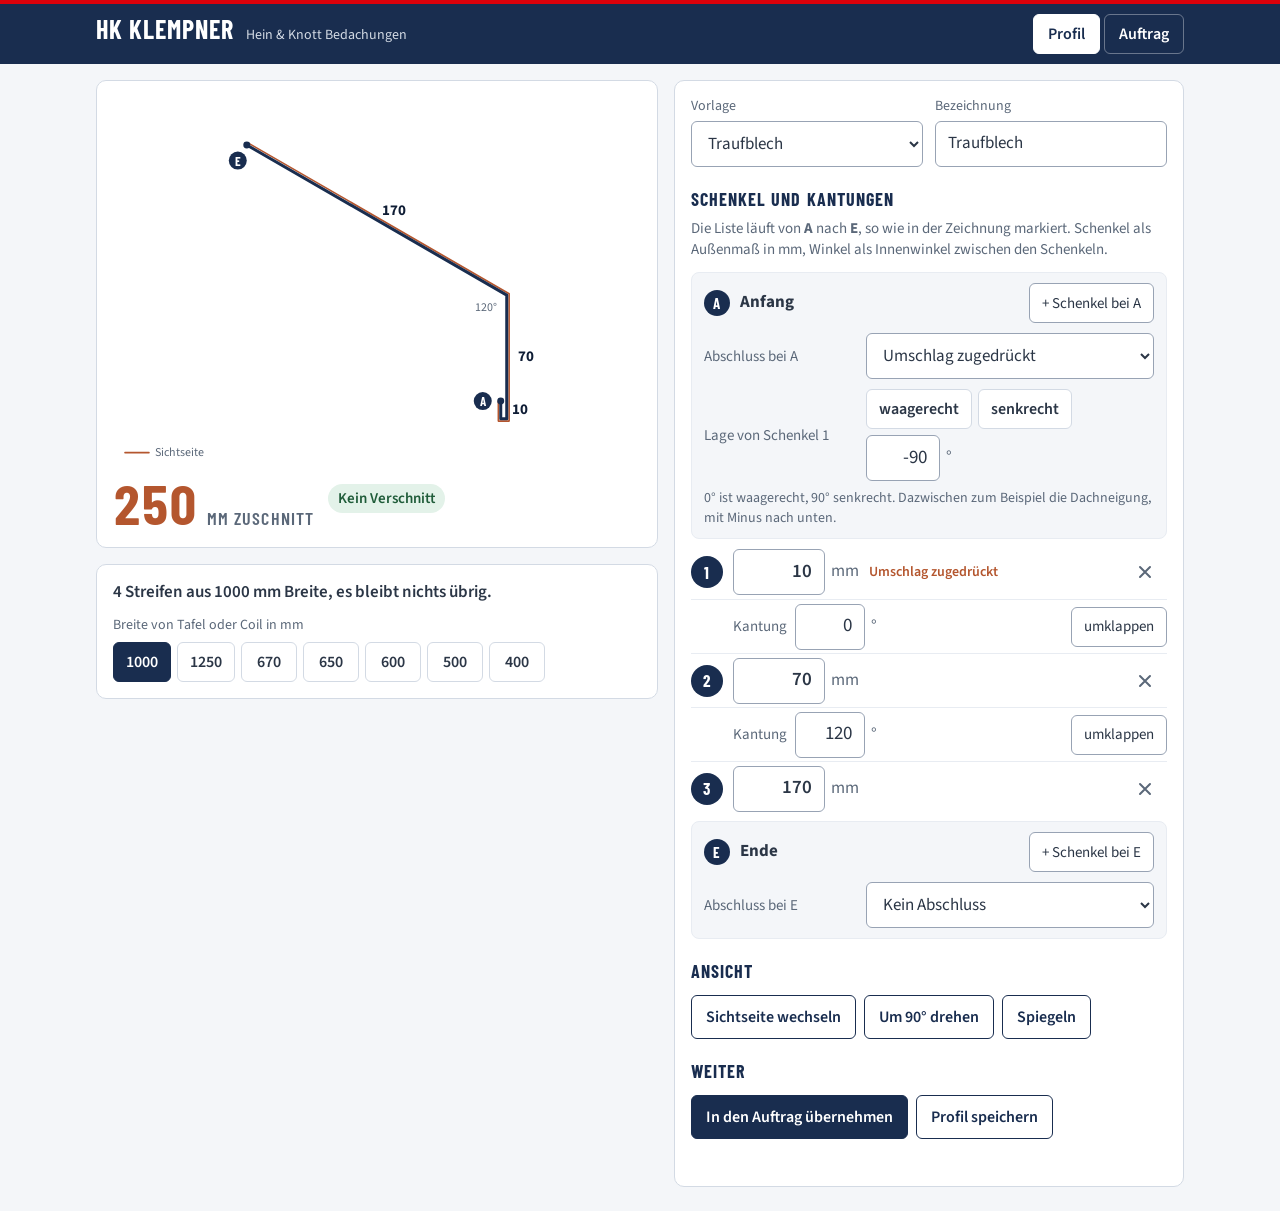
==== index.html @ 6c26c4cb "Erste Fassung: Profil-Eingabe und Auftrag mit Zuschnittplan (08.10.2026) - Profil im Schnitt eingebe" ====
<!doctype html>
<html lang="de">
<head>
  <meta charset="utf-8">
  <meta name="viewport" content="width=device-width, initial-scale=1, viewport-fit=cover">
  <meta name="theme-color" content="#192D4F">
  <title>HK Klempner</title>
  <link rel="stylesheet" href="css/hk.css">
</head>
<body>
  <header class="kopf">
    <div class="kopf-innen">
      <h1>HK Klempner</h1>
      <p>Hein &amp; Knott Bedachungen</p>
      <nav class="reiter" aria-label="Ansicht">
        <button type="button" class="reiter-knopf an" data-ansicht="profil" aria-pressed="true">Profil</button>
        <button type="button" class="reiter-knopf" data-ansicht="auftrag" aria-pressed="false">Auftrag<span id="auftrag-zahl"></span></button>
      </nav>
    </div>
  </header>

  <main id="ansicht-auftrag" class="auftrag" hidden>
    <section class="karte">
      <h2 class="erste">Auftrag</h2>
      <div class="zeile zwei">
        <label class="block">
          <span>Bauvorhaben</span>
          <input id="kopf-bauvorhaben" type="text" autocomplete="off">
        </label>
        <label class="block">
          <span>Bearbeiter</span>
          <input id="kopf-bearbeiter" type="text" autocomplete="off">
        </label>
      </div>
      <label class="block abstand">
        <span>Bemerkung</span>
        <input id="kopf-bemerkung" type="text" autocomplete="off">
      </label>
    </section>

    <p class="karte leer" id="auftrag-leer">Noch keine Position. Im Reiter „Profil“ ein Profil eingeben
      und unten auf „In den Auftrag übernehmen“ tippen.</p>
    <div id="positionen"></div>
    <div id="plaene"></div>
    <div class="knoepfe">
      <button type="button" class="knopf" data-ansicht="profil">+ Weiteres Profil</button>
      <button type="button" class="knopf" id="auftrag-leeren" hidden>Auftrag leeren</button>
    </div>
  </main>

  <main id="ansicht-profil">
    <div class="links">
      <!-- bleibt am Handy beim Tippen oben stehen -->
      <section class="karte schau" aria-label="Schnitt und Zuschnitt">
        <svg id="schnitt" class="schnitt" role="img" aria-label="Profil im Schnitt"></svg>
        <div class="ergebnis">
          <div class="kennzahl">
            <span class="zahl" id="zuschnitt">0</span>
            <span class="einheit">mm Zuschnitt</span>
          </div>
          <span class="ampel" id="ampel"></span>
        </div>
      </section>

      <section class="karte breite" aria-label="Verschnitt in der Breite">
        <p class="verschnitt" id="verschnitt"></p>
        <p class="tipp" id="tipp" hidden></p>
        <fieldset class="breiten">
          <legend>Breite von Tafel oder Coil in mm</legend>
          <div id="breiten"></div>
        </fieldset>
        <div id="hinweise"></div>
      </section>
    </div>

    <section class="karte eingabe" aria-label="Eingabe">
      <div class="zeile zwei">
        <label class="block">
          <span>Vorlage</span>
          <select id="vorlage"></select>
        </label>
        <label class="block">
          <span>Bezeichnung</span>
          <input id="name" type="text" autocomplete="off">
        </label>
      </div>

      <h2>Schenkel und Kantungen</h2>
      <p class="hilfe">Die Liste läuft von <b>A</b> nach <b>E</b>, so wie in der Zeichnung markiert.
        Schenkel als Außenmaß in mm, Winkel als Innenwinkel zwischen den Schenkeln.</p>

      <div class="ende-block">
        <div class="ende-kopf">
          <span class="ae">A</span>
          <strong>Anfang</strong>
          <button type="button" class="knopf klein" data-aktion="schenkel-anfang">+ Schenkel bei A</button>
        </div>
        <label class="reihe">
          <span>Abschluss bei A</span>
          <select id="abschluss-anfang"></select>
        </label>
        <div class="reihe">
          <span id="lage-name">Lage von Schenkel 1</span>
          <div class="lage">
            <button type="button" class="chip" data-aktion="waagerecht">waagerecht</button>
            <button type="button" class="chip" data-aktion="senkrecht">senkrecht</button>
            <label class="feld"><input id="lage" type="text" inputmode="decimal" autocomplete="off" aria-labelledby="lage-name"><span class="einheit">°</span></label>
          </div>
        </div>
        <p class="hilfe klein">0° ist waagerecht, 90° senkrecht. Dazwischen zum Beispiel die Dachneigung, mit Minus nach unten.</p>
      </div>

      <div id="schenkel"></div>

      <div class="ende-block">
        <div class="ende-kopf">
          <span class="ae">E</span>
          <strong>Ende</strong>
          <button type="button" class="knopf klein" data-aktion="schenkel-ende">+ Schenkel bei E</button>
        </div>
        <label class="reihe">
          <span>Abschluss bei E</span>
          <select id="abschluss-ende"></select>
        </label>
      </div>

      <h2>Ansicht</h2>
      <div class="knoepfe">
        <button type="button" class="knopf" data-aktion="sicht">Sichtseite wechseln</button>
        <button type="button" class="knopf" data-aktion="drehen">Um 90° drehen</button>
        <button type="button" class="knopf" data-aktion="spiegeln">Spiegeln</button>
      </div>

      <h2>Weiter</h2>
      <div class="knoepfe">
        <button type="button" class="knopf haupt" data-aktion="uebernehmen" id="uebernehmen">In den Auftrag übernehmen</button>
        <button type="button" class="knopf" data-aktion="speichern">Profil speichern</button>
        <button type="button" class="knopf" data-aktion="loeschen" id="loeschen" hidden>Gespeichertes löschen</button>
      </div>
      <p class="meldung" id="meldung" role="status"></p>
    </section>
  </main>

  <script type="module" src="js/app.js"></script>
</body>
</html>
---- css/hk.css ----
/* HK Klempner – Farben und Schriften aus dem Hein-&-Knott-Designsystem (Stand Aufmaßblatt). */

@font-face { font-family: "Barlow Condensed"; font-weight: 600; font-style: normal; font-display: swap; src: url("../schriften/BarlowCondensed-600-latin.woff2") format("woff2"); }
@font-face { font-family: "Barlow Condensed"; font-weight: 700; font-style: normal; font-display: swap; src: url("../schriften/BarlowCondensed-700-latin.woff2") format("woff2"); }
@font-face { font-family: "Barlow Condensed"; font-weight: 800; font-style: normal; font-display: swap; src: url("../schriften/BarlowCondensed-800-latin.woff2") format("woff2"); }
@font-face { font-family: "Source Sans 3"; font-weight: 200 900; font-style: normal; font-display: swap; src: url("../schriften/SourceSans3-var-latin.woff2") format("woff2"); }

:root {
  --hk-navy-900: #0F1D35; --hk-navy-700: #192D4F; --hk-navy-500: #2E4A78;
  --hk-rot-600: #DB010B; --hk-rot-700: #B00009;
  --hk-neutral-0: #FFFFFF; --hk-neutral-50: #F4F6F9; --hk-neutral-100: #E8ECF2;
  --hk-neutral-200: #D3DAE4; --hk-neutral-400: #98A3B4; --hk-neutral-600: #5B6879; --hk-neutral-800: #2B3646;
  --hk-ziegel-500: #B4562E; --hk-ziegel-100: #F6E9E1;
  --hk-erfolg-600: #2E7D4F; --hk-erfolg-100: #E3F2E9;
  --hk-warnung-600: #B8730A; --hk-warnung-100: #FBF0DC;
  --hk-fehler-600: var(--hk-rot-700); --hk-fehler-100: #FBE6E7;

  --schrift-kopf: "Barlow Condensed", "Arial Narrow", sans-serif;
  --schrift-text: "Source Sans 3", system-ui, -apple-system, "Segoe UI", sans-serif;
  color-scheme: light;
}

* { box-sizing: border-box; }

html { -webkit-text-size-adjust: 100%; }

body {
  margin: 0;
  background: var(--hk-neutral-50);
  color: var(--hk-neutral-800);
  font: 400 17px/1.4 var(--schrift-text);
}

.sr {
  position: absolute; width: 1px; height: 1px; overflow: hidden;
  clip-path: inset(50%); white-space: nowrap;
}

/* --- Kopf --- */

.kopf {
  border-top: 4px solid var(--hk-rot-600);
  background: var(--hk-navy-700);
  color: var(--hk-neutral-0);
  padding-top: env(safe-area-inset-top);
}
.kopf-innen {
  max-width: 1120px; margin: 0 auto; padding: 10px 16px;
  display: flex; align-items: baseline; gap: 12px; flex-wrap: wrap;
}
.kopf h1 {
  margin: 0;
  font: 700 26px/1 var(--schrift-kopf);
  letter-spacing: 0.04em; text-transform: uppercase;
}
.kopf p { margin: 0; font-size: 14px; color: var(--hk-neutral-200); }

.reiter { display: flex; gap: 4px; margin-left: auto; }
.reiter-knopf {
  min-height: 40px; padding: 0 14px;
  border: 1px solid rgba(255, 255, 255, 0.35); border-radius: 6px;
  background: transparent; color: var(--hk-neutral-0);
  font: 600 16px/1 var(--schrift-text); cursor: pointer;
}
.reiter-knopf.an { background: var(--hk-neutral-0); border-color: var(--hk-neutral-0); color: var(--hk-navy-700); }

/* --- Aufbau --- */

main {
  max-width: 1120px; margin: 0 auto; padding: 16px;
  padding-bottom: calc(24px + env(safe-area-inset-bottom));
  display: grid; gap: 16px;
}

/* Schmal: Zeichnung und Zuschnitt kleben oben, damit man beim Tippen sieht, was passiert. */
.links { display: contents; }
.schau {
  position: sticky; top: 0; z-index: 5;
  margin: -16px -16px 0; padding: 6px 16px 10px;
  border-width: 0 0 1px; border-radius: 0;
  box-shadow: 0 2px 8px rgba(15, 29, 53, 0.08);
}
.breite .tipp:not([hidden]) { margin: 0 0 14px; }
.breite .breiten { margin-top: 0; }
@media (max-height: 520px) {
  .schau { position: static; }
}

@media (min-width: 880px) {
  main { grid-template-columns: minmax(0, 1.1fr) minmax(0, 1fr); align-items: start; }
  .links { display: grid; gap: 16px; position: sticky; top: 16px; }
  .schau {
    position: static; margin: 0; padding: 16px;
    border-width: 1px; border-radius: 10px; box-shadow: none;
  }
}

.karte {
  background: var(--hk-neutral-0);
  border: 1px solid var(--hk-neutral-200);
  border-radius: 10px;
  padding: 16px;
  min-width: 0;
}

h2 {
  margin: 22px 0 8px;
  font: 700 18px/1.2 var(--schrift-kopf);
  letter-spacing: 0.06em; text-transform: uppercase;
  color: var(--hk-navy-700);
}
.hilfe { margin: 0 0 12px; font-size: 15px; color: var(--hk-neutral-600); }

/* --- Zeichnung --- */

.schnitt { display: block; width: 100%; height: auto; overflow: visible; touch-action: manipulation; }
.schnitt .blech { fill: none; stroke: var(--hk-navy-700); stroke-width: 3; stroke-linejoin: round; stroke-linecap: round; }
.schnitt .sicht { fill: none; stroke: var(--hk-ziegel-500); stroke-width: 1.6; stroke-linejoin: round; stroke-linecap: round; }
.schnitt line.aktiv { stroke: var(--hk-rot-600); stroke-width: 5; stroke-linecap: round; }
.schnitt .ende-punkt { fill: var(--hk-navy-700); }
.schnitt .marke { fill: var(--hk-navy-700); }
.schnitt .marke-text { font-family: var(--schrift-kopf); font-size: 13px; font-weight: 700; fill: var(--hk-neutral-0); }
.schnitt .griff { stroke: transparent; stroke-width: 30; stroke-linecap: round; cursor: pointer; }
.schnitt text { font-family: var(--schrift-text); font-variant-numeric: tabular-nums; }
.schnitt .mass { font-size: 15px; font-weight: 700; fill: var(--hk-navy-900); }
.schnitt .mass.aktiv { fill: var(--hk-rot-700); }
.schnitt .winkel { font-size: 12px; fill: var(--hk-neutral-600); }
.schnitt .legende { font-size: 12px; fill: var(--hk-neutral-600); }

.ergebnis { display: flex; flex-wrap: wrap; align-items: baseline; column-gap: 14px; }
.kennzahl { display: flex; align-items: baseline; gap: 8px; }
.kennzahl .zahl {
  font: 700 36px/1 var(--schrift-kopf);
  color: var(--hk-ziegel-500);
  font-variant-numeric: tabular-nums;
}
.kennzahl .einheit {
  font: 600 15px/1 var(--schrift-kopf);
  letter-spacing: 0.06em; text-transform: uppercase;
  color: var(--hk-neutral-600);
}
/* Urteil zum Verschnitt: Farbe und Wort zusammen, nie Farbe allein */
.ampel {
  align-self: center; padding: 4px 10px; border-radius: 999px;
  font-size: 15px; font-weight: 600; white-space: nowrap;
}
.ampel.gut { background: var(--hk-erfolg-100); color: #1F5C39; }
.ampel.mittel { background: var(--hk-warnung-100); color: #6B4406; }
.ampel.schlecht { background: var(--hk-fehler-100); color: var(--hk-fehler-600); }
.verschnitt { margin: 0 0 12px; font-weight: 600; }
@media (min-width: 880px) {
  .kennzahl { margin-top: 8px; gap: 10px; }
  .kennzahl .zahl { font-size: 56px; }
  .kennzahl .einheit { font-size: 18px; }
}
.tipp {
  margin: 8px 0 0; padding: 10px 12px; border-radius: 6px;
  background: var(--hk-ziegel-100); color: var(--hk-neutral-800); font-size: 16px;
}

.breiten { border: 0; margin: 14px 0 0; padding: 0; min-width: 0; }
.breiten legend { padding: 0; margin-bottom: 6px; font-size: 14px; color: var(--hk-neutral-600); }
#breiten { display: flex; flex-wrap: wrap; gap: 6px; }
.chip {
  min-height: 40px; min-width: 56px; padding: 0 12px;
  border: 1px solid var(--hk-neutral-200); border-radius: 6px;
  background: var(--hk-neutral-0); color: var(--hk-neutral-800);
  font: 600 16px/1 var(--schrift-text); font-variant-numeric: tabular-nums;
  cursor: pointer;
}
.chip.an { background: var(--hk-navy-700); border-color: var(--hk-navy-700); color: var(--hk-neutral-0); }

.hinweis { margin: 12px 0 0; padding: 8px 12px; border-radius: 6px; font-size: 15px; }
.hinweis.warnung { background: var(--hk-warnung-100); color: #6B4406; }
.hinweis.fehler { background: var(--hk-fehler-100); color: var(--hk-fehler-600); }

/* --- Eingabe --- */

.zeile.zwei { display: grid; gap: 12px; grid-template-columns: repeat(auto-fit, minmax(190px, 1fr)); }
.block { display: grid; gap: 4px; min-width: 0; }
.block > span { font-size: 14px; color: var(--hk-neutral-600); }

select, input[type="text"] {
  width: 100%; min-height: 46px; padding: 0 12px;
  border: 1px solid var(--hk-neutral-400); border-radius: 6px;
  background: var(--hk-neutral-0); color: var(--hk-neutral-800);
  font: 400 17px/1.2 var(--schrift-text);
}
select:focus-visible, input:focus-visible, button:focus-visible {
  outline: 3px solid rgba(46, 74, 120, 0.35); outline-offset: 1px; border-color: var(--hk-navy-500);
}

/* Anfang und Ende der Liste, passend zu A und E in der Zeichnung */
.ende-block {
  padding: 10px 12px; border-radius: 8px;
  background: var(--hk-neutral-50); border: 1px solid var(--hk-neutral-100);
}
#schenkel { margin: 6px 0; }
.ende-kopf { display: flex; align-items: center; gap: 10px; }
.ende-kopf .knopf { margin-left: auto; background: var(--hk-neutral-0); }
.ae {
  flex: 0 0 26px; height: 26px; border-radius: 50%;
  display: grid; place-items: center;
  background: var(--hk-navy-700); color: var(--hk-neutral-0);
  font: 700 15px/1 var(--schrift-kopf);
}
.reihe { display: flex; flex-wrap: wrap; align-items: center; gap: 6px 12px; margin-top: 10px; }
.reihe > span { flex: 0 0 150px; font-size: 15px; color: var(--hk-neutral-600); }
.reihe select { flex: 1 1 180px; width: auto; }
.lage { display: flex; flex-wrap: wrap; align-items: center; gap: 6px; flex: 1 1 180px; }
.lage .feld input { width: 74px; font-weight: 400; }
.lage .feld .einheit { min-width: 0; }
.hilfe.klein { margin: 8px 0 0; font-size: 14px; }

.schenkel, .kantung { display: flex; align-items: center; gap: 10px; min-height: 54px; }
.kantung { padding-left: 42px; }
.schenkel + .kantung, .kantung + .schenkel { border-top: 1px solid var(--hk-neutral-100); }
.nr {
  flex: 0 0 32px; height: 32px; border-radius: 50%;
  display: grid; place-items: center;
  background: var(--hk-navy-700); color: var(--hk-neutral-0);
  font: 700 17px/1 var(--schrift-kopf);
}
.kant-name { flex: 0 0 auto; font-size: 15px; color: var(--hk-neutral-600); }
.feld { display: flex; align-items: center; gap: 6px; flex: 0 0 auto; }
.feld input {
  width: 92px; text-align: right;
  font-size: 19px; font-weight: 600; font-variant-numeric: tabular-nums;
}
.kantung { gap: 8px; }
.kantung .feld input { width: 70px; font-weight: 400; }
.feld .einheit { color: var(--hk-neutral-600); min-width: 1.6em; }
.kantung .feld .einheit { min-width: 0; }
.kantung .knopf { margin-left: auto; }
.art { flex: 1 1 auto; min-width: 0; font-size: 14px; color: var(--hk-ziegel-500); font-weight: 600; }
.falsch input { border-color: var(--hk-rot-700); background: var(--hk-fehler-100); }

.weg {
  margin-left: auto; flex: 0 0 44px; height: 44px;
  display: grid; place-items: center;
  border: 0; border-radius: 6px; background: transparent; color: var(--hk-neutral-600);
  cursor: pointer;
}
.weg:hover:not(:disabled) { background: var(--hk-neutral-100); color: var(--hk-rot-700); }
.weg:disabled { opacity: 0.3; cursor: default; }

.knoepfe { display: flex; flex-wrap: wrap; gap: 8px; margin-top: 12px; }
.knopf {
  min-height: 44px; padding: 0 14px;
  border: 1px solid var(--hk-navy-700); border-radius: 6px;
  background: var(--hk-neutral-0); color: var(--hk-navy-700);
  font: 600 16px/1 var(--schrift-text);
  cursor: pointer; transition: background-color 140ms ease-out, color 140ms ease-out;
}
.knopf:hover { background: var(--hk-neutral-100); }
.knopf.haupt { background: var(--hk-navy-700); color: var(--hk-neutral-0); }
.knopf.haupt:hover { background: var(--hk-navy-900); }
.knopf.klein { min-height: 40px; padding: 0 12px; font-size: 15px; font-weight: 400; border-color: var(--hk-neutral-400); color: var(--hk-neutral-800); }

.meldung { margin: 10px 0 0; min-height: 1.4em; font-size: 15px; color: var(--hk-neutral-600); }

/* --- Auftrag --- */

main[hidden] { display: none; }
main.auftrag { grid-template-columns: minmax(0, 1fr); max-width: 860px; }
h2.erste { margin-top: 0; }
.block.abstand { margin-top: 12px; }
.leer { margin: 0; color: var(--hk-neutral-600); }
#positionen, #plaene { display: grid; gap: 16px; }
#positionen:empty, #plaene:empty { display: none; }

.pos-kopf { display: flex; align-items: center; gap: 10px; margin-bottom: 12px; }
.pos-kopf .nr { flex: 0 0 38px; height: 38px; }
.pos-titel { display: grid; min-width: 0; flex: 1 1 auto; }
.pos-titel strong { overflow: hidden; text-overflow: ellipsis; white-space: nowrap; }
.pos-titel span { font-size: 14px; color: var(--hk-neutral-600); }
.pos-kopf .weg { margin-left: 0; }

.mengenart { display: flex; gap: 6px; margin: 14px 0 10px; }
.menge { display: flex; flex-wrap: wrap; align-items: center; gap: 8px 12px; }
.menge[hidden] { display: none; }
.menge .feld input { width: 96px; }
.menge .vor { font-size: 15px; color: var(--hk-neutral-600); }
.menge .mal { color: var(--hk-neutral-600); font-size: 20px; }
.stueckzeile { margin: 10px 0 0; font-weight: 600; }

.plan-kopf { display: flex; align-items: center; justify-content: space-between; gap: 10px; flex-wrap: wrap; margin-bottom: 8px; }
.plan-kopf h2 { margin: 0; }
.plan .verschnitt { margin: 0 0 6px; }
.plan-text { margin: 0 0 14px; font-size: 16px; }

.bleche { display: grid; gap: 14px; }
.blech { margin: 0; }
.blech figcaption { margin-bottom: 4px; font-size: 15px; }
.blech-bild { display: block; width: 100%; height: auto; }
.blech-bild .tafel { fill: var(--hk-neutral-0); }
.blech-bild rect.teil { stroke: var(--hk-navy-700); stroke-width: 1; }
.blech-bild rect.rest { fill: var(--hk-neutral-0); stroke: var(--hk-neutral-400); stroke-width: 1; stroke-dasharray: 4 3; }
.blech-bild rect.abfall { fill: var(--hk-fehler-100); stroke: var(--hk-neutral-400); stroke-width: 0.5; }
.blech-bild .rand { fill: none; stroke: var(--hk-navy-700); stroke-width: 1.5; }
.blech-bild text { font-family: var(--schrift-text); font-size: 12px; font-variant-numeric: tabular-nums; }
.blech-bild text.teil { fill: var(--hk-navy-900); font-weight: 600; }
.blech-bild text.rest { fill: var(--hk-neutral-600); }
.blech-bild text.abfall { fill: var(--hk-fehler-600); }

.liste { width: 100%; margin-top: 16px; border-collapse: collapse; font-size: 16px; font-variant-numeric: tabular-nums; }
.liste th {
  padding: 6px 8px; text-align: left; border-bottom: 2px solid var(--hk-navy-700);
  font: 600 14px/1.2 var(--schrift-kopf); letter-spacing: 0.05em; text-transform: uppercase; color: var(--hk-navy-700);
}
.liste td { padding: 7px 8px; border-bottom: 1px solid var(--hk-neutral-100); }
.liste .zahl { text-align: right; }
.liste td:first-child { white-space: nowrap; }
.punkt {
  display: inline-block; width: 12px; height: 12px; margin-right: 6px; vertical-align: -1px;
  border: 1px solid var(--hk-navy-700); border-radius: 2px;
}

.formate { margin-top: 14px; }
.formate summary { cursor: pointer; padding: 10px 0; color: var(--hk-navy-700); font-weight: 600; }
.haken-liste { display: grid; grid-template-columns: repeat(auto-fill, minmax(170px, 1fr)); gap: 4px 12px; margin-top: 6px; }
.haken { display: flex; align-items: center; gap: 8px; min-height: 40px; }
.haken input { width: 22px; height: 22px; accent-color: var(--hk-navy-700); }
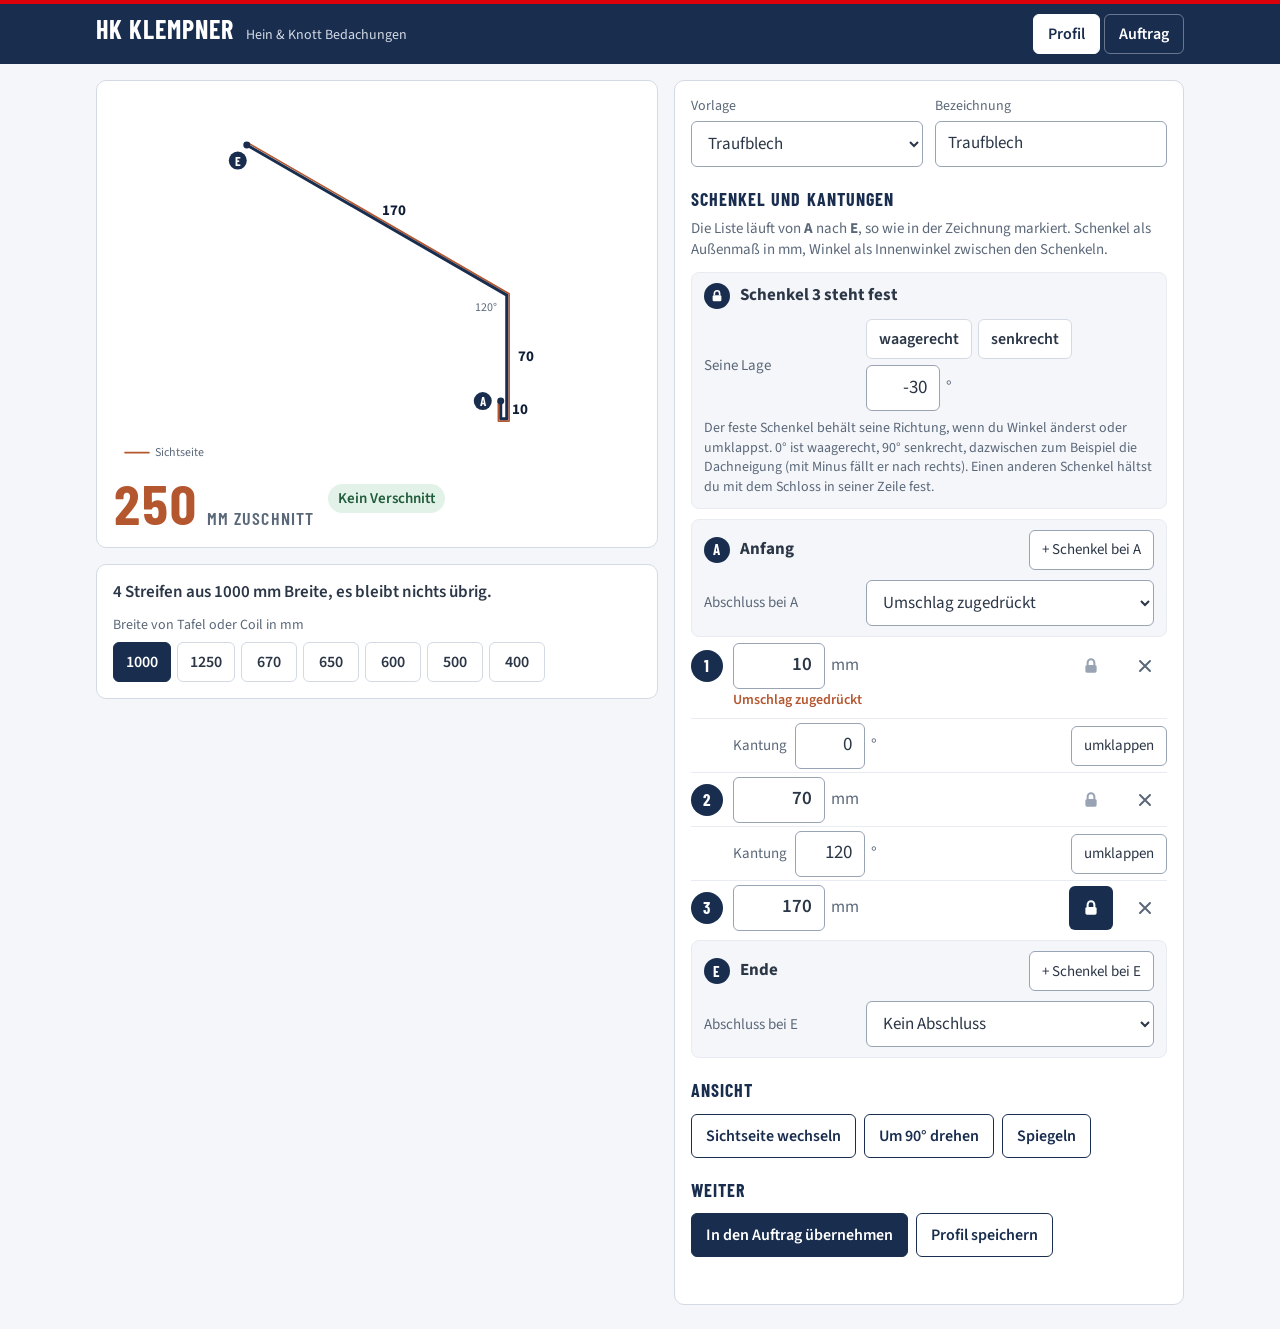
==== commit 159fc335: "Fester Schenkel und Zeichnung bei offener Tastatur (08.10.2026) - Ein Schenkel bleibt in der Zeichnu" ====
--- a/index.html
+++ b/index.html
@@ -89,6 +89,24 @@
       <p class="hilfe">Die Liste läuft von <b>A</b> nach <b>E</b>, so wie in der Zeichnung markiert.
         Schenkel als Außenmaß in mm, Winkel als Innenwinkel zwischen den Schenkeln.</p>
 
+      <div class="ende-block fest-block">
+        <div class="ende-kopf">
+          <span class="ae"><svg viewBox="0 0 16 16" width="14" height="14" aria-hidden="true"><rect x="3" y="7" width="10" height="7" rx="1.5" fill="currentColor"/><path d="M5 7V5a3 3 0 0 1 6 0v2" fill="none" stroke="currentColor" stroke-width="1.8"/></svg></span>
+          <strong id="fest-titel">Schenkel 1 steht fest</strong>
+        </div>
+        <div class="reihe">
+          <span id="lage-name">Seine Lage</span>
+          <div class="lage">
+            <button type="button" class="chip" data-aktion="waagerecht">waagerecht</button>
+            <button type="button" class="chip" data-aktion="senkrecht">senkrecht</button>
+            <label class="feld"><input id="lage" type="text" inputmode="text" autocomplete="off" aria-labelledby="lage-name"><span class="einheit">°</span></label>
+          </div>
+        </div>
+        <p class="hilfe klein">Der feste Schenkel behält seine Richtung, wenn du Winkel änderst oder umklappst.
+          0° ist waagerecht, 90° senkrecht, dazwischen zum Beispiel die Dachneigung (mit Minus fällt er nach rechts).
+          Einen anderen Schenkel hältst du mit dem Schloss in seiner Zeile fest.</p>
+      </div>
+
       <div class="ende-block">
         <div class="ende-kopf">
           <span class="ae">A</span>
@@ -99,15 +117,6 @@
           <span>Abschluss bei A</span>
           <select id="abschluss-anfang"></select>
         </label>
-        <div class="reihe">
-          <span id="lage-name">Lage von Schenkel 1</span>
-          <div class="lage">
-            <button type="button" class="chip" data-aktion="waagerecht">waagerecht</button>
-            <button type="button" class="chip" data-aktion="senkrecht">senkrecht</button>
-            <label class="feld"><input id="lage" type="text" inputmode="decimal" autocomplete="off" aria-labelledby="lage-name"><span class="einheit">°</span></label>
-          </div>
-        </div>
-        <p class="hilfe klein">0° ist waagerecht, 90° senkrecht. Dazwischen zum Beispiel die Dachneigung, mit Minus nach unten.</p>
       </div>
 
       <div id="schenkel"></div>
--- a/css/hk.css
+++ b/css/hk.css
@@ -75,7 +75,7 @@
 /* Schmal: Zeichnung und Zuschnitt kleben oben, damit man beim Tippen sieht, was passiert. */
 .links { display: contents; }
 .schau {
-  position: sticky; top: 0; z-index: 5;
+  position: sticky; top: var(--sicht-oben, 0px); z-index: 5;
   margin: -16px -16px 0; padding: 6px 16px 10px;
   border-width: 0 0 1px; border-radius: 0;
   box-shadow: 0 2px 8px rgba(15, 29, 53, 0.08);
@@ -232,11 +232,28 @@
 .feld .einheit { color: var(--hk-neutral-600); min-width: 1.6em; }
 .kantung .feld .einheit { min-width: 0; }
 .kantung .knopf { margin-left: auto; }
-.art { flex: 1 1 auto; min-width: 0; font-size: 14px; color: var(--hk-ziegel-500); font-weight: 600; }
+/* Die Art des Abschlusses steht in einer eigenen Zeile unter dem Maß, sonst wird es am Handy zu eng */
+.schenkel { flex-wrap: wrap; }
+.art {
+  order: 9; flex: 0 0 100%; margin-top: -8px; padding: 0 0 8px 42px;
+  font-size: 14px; color: var(--hk-ziegel-500); font-weight: 600;
+}
 .falsch input { border-color: var(--hk-rot-700); background: var(--hk-fehler-100); }
 
+.schloss {
+  margin-left: auto; flex: 0 0 44px; height: 44px;
+  display: grid; place-items: center;
+  border: 1px solid transparent; border-radius: 6px; background: transparent;
+  color: var(--hk-neutral-400); cursor: pointer;
+}
+.schloss:hover { background: var(--hk-neutral-100); color: var(--hk-navy-700); }
+.schloss.an { background: var(--hk-navy-700); color: var(--hk-neutral-0); }
+.fest-block { margin-bottom: 10px; }
+.fest-block .ae { color: var(--hk-neutral-0); }
+body.tastatur .schau .legende { display: none; }
+
 .weg {
-  margin-left: auto; flex: 0 0 44px; height: 44px;
+  flex: 0 0 44px; height: 44px;
   display: grid; place-items: center;
   border: 0; border-radius: 6px; background: transparent; color: var(--hk-neutral-600);
   cursor: pointer;
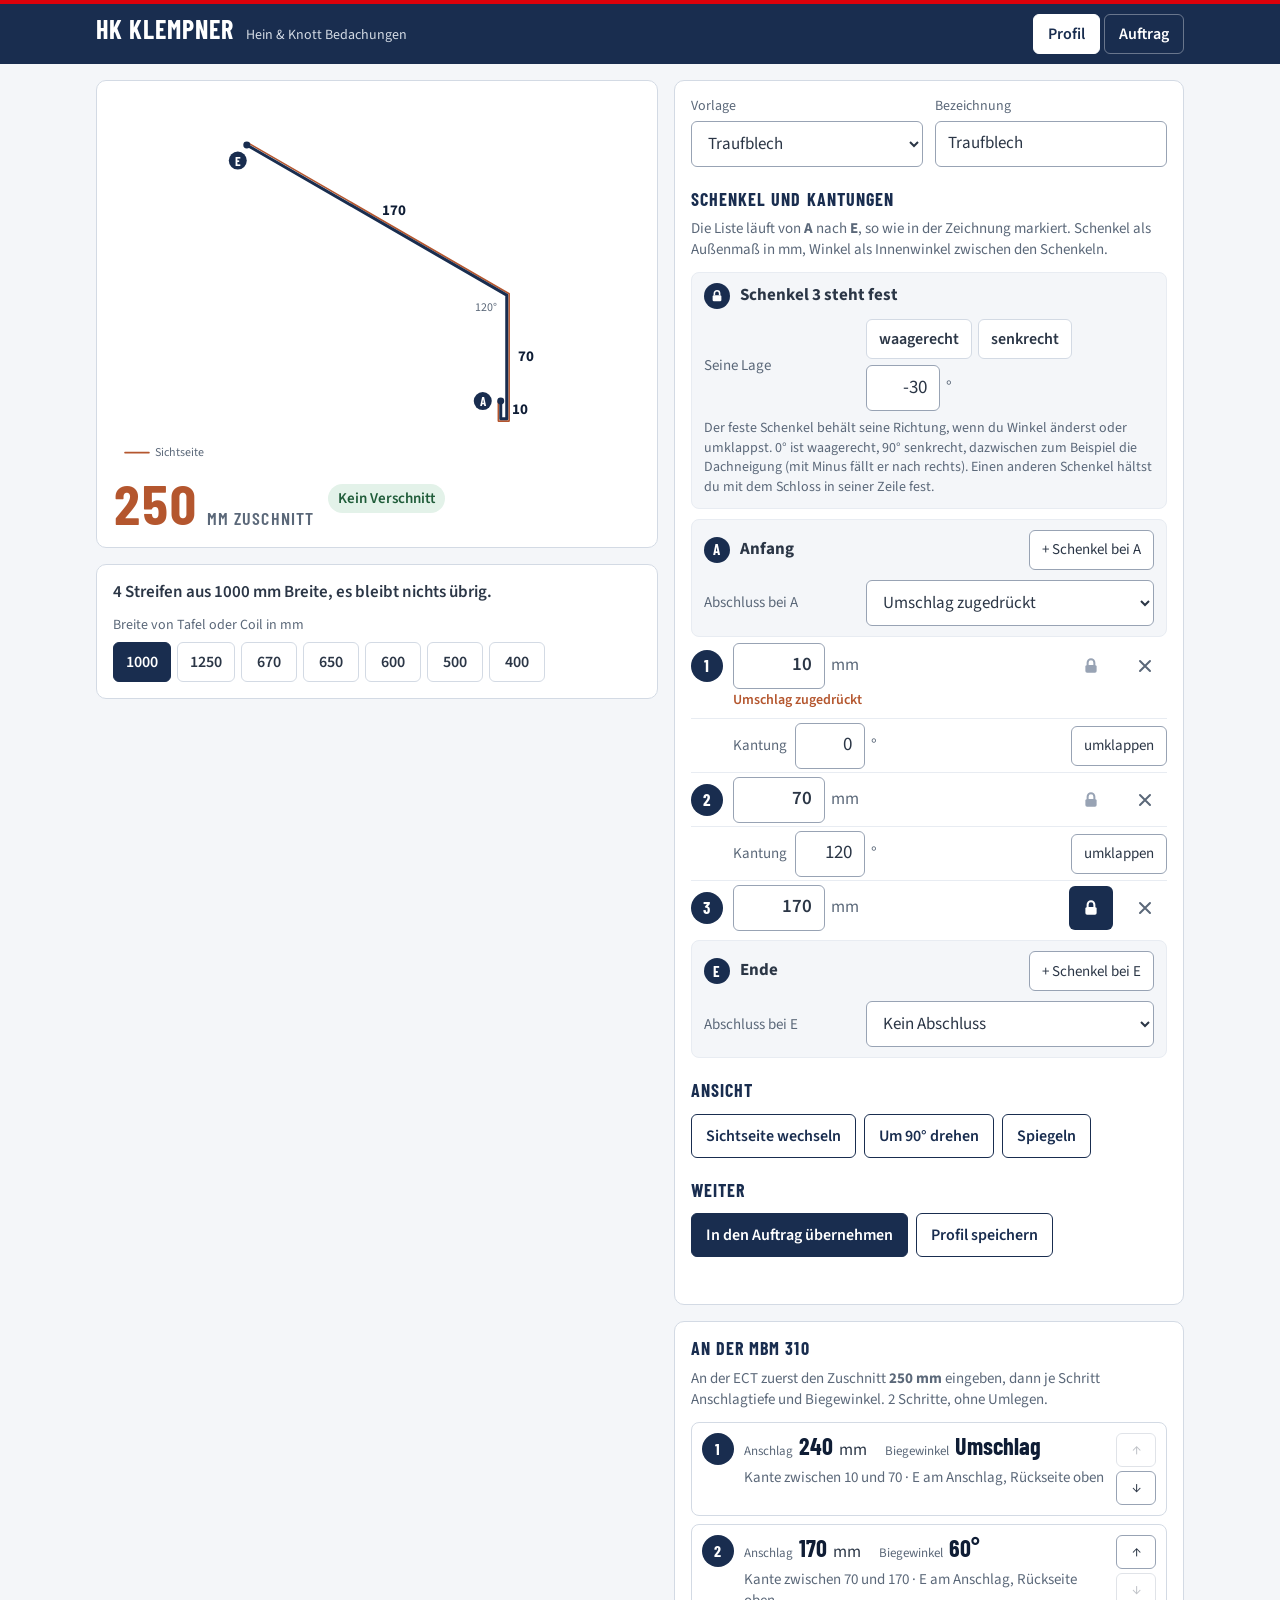
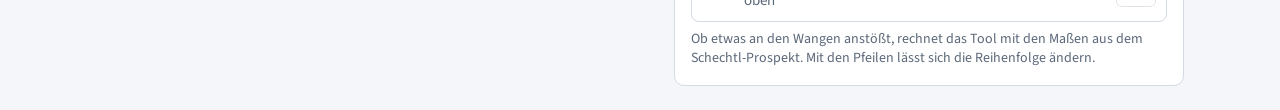
==== commit e3d12cc9: "Kantfolge an der MBM 310 (13.10.2026) - Neuer Rechenkern js/kern/kantfolge.js: Reihenfolge der Kantu" ====
--- a/index.html
+++ b/index.html
@@ -43,9 +43,22 @@
     <div id="positionen"></div>
     <div id="plaene"></div>
     <div class="knoepfe">
+      <button type="button" class="knopf haupt" id="drucken" hidden>Drucken</button>
       <button type="button" class="knopf" data-ansicht="profil">+ Weiteres Profil</button>
       <button type="button" class="knopf" id="auftrag-leeren" hidden>Auftrag leeren</button>
     </div>
+    <label class="haken druck-preise" id="druck-preise-wahl" hidden>
+      <input type="checkbox" id="druck-preise"> Einkaufspreise mitdrucken (nur fürs Büro)
+    </label>
+
+    <section class="karte preise" aria-label="Preise">
+      <p id="preise-text" class="preise-text"></p>
+      <div class="knoepfe">
+        <label class="knopf klein datei">Preisdatei laden<input id="preise-datei" class="sr" type="file" accept="application/json,.json"></label>
+        <button type="button" class="knopf klein" id="preise-entfernen" hidden>Preise entfernen</button>
+      </div>
+      <p class="hinweis fehler" id="preise-fehler" hidden></p>
+    </section>
   </main>
 
   <main id="ansicht-profil">
@@ -148,7 +161,15 @@
       </div>
       <p class="meldung" id="meldung" role="status"></p>
     </section>
+
+    <section class="karte kantfolge" aria-labelledby="kantfolge-titel">
+      <h2 class="erste" id="kantfolge-titel">An der MBM 310</h2>
+      <div id="kantfolge"></div>
+    </section>
   </main>
+
+  <!-- Druckblatt: wird beim Drucken gebaut, auf dem Bildschirm unsichtbar -->
+  <div id="druck" class="druck"></div>
 
   <script type="module" src="js/app.js"></script>
 </body>
--- a/css/hk.css
+++ b/css/hk.css
@@ -333,8 +333,175 @@
   border: 1px solid var(--hk-navy-700); border-radius: 2px;
 }
 
+.kosten { margin: 0 0 4px; font-size: 16px; }
+.kosten strong { color: var(--hk-navy-900); }
+.preisbasis { margin: 0 0 14px; padding-left: 18px; font-size: 14px; color: var(--hk-neutral-600); }
+.preisbasis .unsicher { color: #6B4406; } /* Altpreis, DTG-Liste oder geschätzt */
+.summe p { margin: 0; }
+
+.preise-text { margin: 0; font-size: 15px; color: var(--hk-neutral-600); }
+.preise .knoepfe { margin-top: 10px; }
+.knopf.datei { display: inline-flex; align-items: center; }
+.knopf.datei:focus-within { outline: 3px solid rgba(46, 74, 120, 0.35); outline-offset: 1px; }
+
 .formate { margin-top: 14px; }
 .formate summary { cursor: pointer; padding: 10px 0; color: var(--hk-navy-700); font-weight: 600; }
 .haken-liste { display: grid; grid-template-columns: repeat(auto-fill, minmax(170px, 1fr)); gap: 4px 12px; margin-top: 6px; }
 .haken { display: flex; align-items: center; gap: 8px; min-height: 40px; }
 .haken input { width: 22px; height: 22px; accent-color: var(--hk-navy-700); }
+/* --- Kantfolge an der MBM 310 (Profil) --- */
+
+@media (min-width: 880px) {
+  .kantfolge { grid-column: 2; }
+}
+.kf-liste { display: grid; gap: 8px; margin: 0; padding: 0; list-style: none; }
+.kf-schritt {
+  display: flex; align-items: flex-start; gap: 10px; padding: 10px;
+  border: 1px solid var(--hk-neutral-200); border-radius: 8px;
+}
+.kf-schritt.eng { border-color: var(--hk-warnung-600); background: var(--hk-warnung-100); }
+.kf-schritt.stoesst, .kf-schritt.geht-nicht { border-color: var(--hk-fehler-600); background: var(--hk-fehler-100); }
+.kf-nr {
+  display: flex; align-items: center; justify-content: center; flex: 0 0 32px; height: 32px;
+  border-radius: 50%; background: var(--hk-navy-700); color: var(--hk-neutral-0); font: 700 16px/1 var(--schrift-kopf);
+}
+.kf-inhalt { flex: 1 1 auto; min-width: 0; }
+.kf-werte { display: flex; flex-wrap: wrap; gap: 2px 18px; }
+.kf-werte span { display: inline-flex; align-items: baseline; gap: 6px; }
+.kf-werte small { font-size: 13px; color: var(--hk-neutral-600); }
+.kf-werte b { font: 700 24px/1.1 var(--schrift-kopf); color: var(--hk-navy-900); }
+.kf-text { margin: 4px 0 0; font-size: 15px; color: var(--hk-neutral-600); }
+.kf-hinweis { margin: 4px 0 0; font-size: 15px; font-weight: 600; color: #6B4406; }
+.kf-schritt.stoesst .kf-hinweis, .kf-schritt.geht-nicht .kf-hinweis { color: var(--hk-fehler-600); }
+.kf-knoepfe { display: flex; flex-direction: column; gap: 4px; }
+.kf-knoepfe .knopf { min-width: 40px; min-height: 34px; padding: 0 8px; }
+.kf-knoepfe .knopf:disabled { opacity: 0.3; cursor: default; }
+.kf-umlegen { padding: 4px 10px 4px 52px; font-size: 15px; color: var(--hk-ziegel-500); }
+.kf-hand { display: flex; flex-wrap: wrap; align-items: center; gap: 8px; margin: 0 0 10px; font-size: 15px; color: var(--hk-neutral-600); }
+
+.druck-preise { margin-top: 4px; font-size: 15px; color: var(--hk-neutral-600); }
+.druck-preise[hidden] { display: none; }
+
+/* --- Druckblatt (js/druck.js): A4 hoch, Maße in mm und pt wie beim Aufmaßblatt --- */
+
+#druck { display: none; }
+
+@page {
+  size: A4 portrait;
+  margin: 12mm 14mm 13mm;
+  @bottom-left { font: 400 7pt "Source Sans 3", sans-serif; color: #5B6879; }
+  @bottom-right { font: 400 7pt "Source Sans 3", sans-serif; color: #5B6879; }
+}
+
+@media print {
+  body { background: #FFFFFF; }
+  body > :not(#druck) { display: none !important; }
+  #druck { display: block; }
+}
+
+.druck {
+  color: var(--hk-neutral-800); font: 400 9pt/1.4 var(--schrift-text);
+  -webkit-print-color-adjust: exact; print-color-adjust: exact;
+}
+.druck p { margin: 0 0 1.2mm; }
+.d-blatt + .d-blatt { break-before: page; }
+.d-first { height: 4px; background: var(--hk-rot-600); }
+.d-kopf { display: flex; justify-content: space-between; align-items: flex-end; gap: 8mm; padding: 6mm 0 4mm; }
+.d-logo { display: block; height: 15mm; width: auto; flex: none; }
+.d-titel { text-align: right; min-width: 0; }
+.d-eyebrow { font: 600 8pt/1.2 var(--schrift-kopf); letter-spacing: 0.14em; text-transform: uppercase; color: var(--hk-ziegel-500); }
+.druck h1 { margin: 1mm 0 0; font: 700 25pt/1.02 var(--schrift-kopf); text-transform: uppercase; color: var(--hk-navy-700); }
+.d-unter { margin-top: 1mm; font-size: 8.5pt; color: var(--hk-neutral-600); }
+.d-info {
+  display: grid; grid-template-columns: 1.35fr 1fr 1fr;
+  border-top: 0.75pt solid var(--hk-navy-700); border-bottom: 0.5pt solid var(--hk-neutral-100); background: var(--hk-neutral-50);
+}
+.d-info > div { padding: 2mm 3mm 2.2mm; border-right: 0.5pt solid var(--hk-neutral-100); }
+.d-info > div:last-child { border-right: 0; }
+.d-lbl { font-weight: 600; font-size: 6.5pt; letter-spacing: 0.1em; text-transform: uppercase; color: var(--hk-neutral-600); }
+.d-val { min-height: 1.3em; font-size: 9pt; line-height: 1.3; }
+.d-bemerkung { padding: 2mm 3mm; border-bottom: 0.5pt solid var(--hk-neutral-100); }
+.druck .d-buero { margin: 3mm 0 0; padding: 2mm 3mm; background: var(--hk-warnung-100); color: #6B4406; font-weight: 600; }
+
+.d-material { margin-top: 7mm; break-inside: avoid; } /* passt es nicht auf eine Seite, bricht der Browser trotzdem */
+.d-mat-kopf {
+  display: flex; align-items: baseline; justify-content: space-between; gap: 4mm;
+  margin-bottom: 2mm; padding-bottom: 1mm; border-bottom: 0.75pt solid var(--hk-navy-700);
+  break-after: avoid;
+}
+.druck h2 { margin: 0; font: 700 12pt/1.2 var(--schrift-kopf); letter-spacing: 0.04em; text-transform: uppercase; color: var(--hk-navy-700); }
+.d-urteil { font-size: 8pt; font-weight: 600; }
+.d-urteil.gut { color: #1F5C39; }
+.d-urteil.mittel { color: #6B4406; }
+.d-urteil.schlecht { color: var(--hk-fehler-600); }
+.druck .d-fehler { color: var(--hk-fehler-600); font-weight: 600; }
+.druck .kosten { font-size: 9pt; }
+.druck .preisbasis { margin: 0 0 1.5mm; padding-left: 4mm; font-size: 7.5pt; }
+.druck .hinweis { margin: 1.5mm 0; padding: 1.5mm 2.5mm; font-size: 8.5pt; }
+.d-bleche { display: flex; flex-wrap: wrap; align-items: flex-start; gap: 3mm 8mm; margin: 3mm 0 2mm; }
+.d-blech { min-width: 42mm; margin: 0; break-inside: avoid; }
+.d-blech figcaption { margin-bottom: 1mm; font-size: 8.5pt; }
+.d-blech .blech-bild { max-width: 100%; } /* Breite setzt druck.js passend zur Blechlänge */
+.dicke { text-transform: none; } /* "0,7 mm" bleibt klein, auch in Versal-Überschriften */
+
+.d-liste { width: 100%; border-collapse: collapse; font-size: 9pt; font-variant-numeric: tabular-nums; }
+.d-liste th {
+  padding: 1.2mm 1.5mm; text-align: left; border-bottom: 0.75pt solid var(--hk-navy-700);
+  font: 700 7.5pt/1.2 var(--schrift-kopf); letter-spacing: 0.08em; text-transform: uppercase; color: var(--hk-navy-700);
+}
+.d-liste td { padding: 1.6mm 1.5mm; border-bottom: 0.5pt solid var(--hk-neutral-100); }
+.d-liste tr { break-inside: avoid; }
+.d-liste .r { text-align: right; }
+.d-liste .d-k { width: 20mm; }
+.d-kasten {
+  display: inline-block; width: 3.8mm; height: 3.8mm; vertical-align: -0.9mm;
+  border: 0.9pt solid var(--hk-navy-700); border-radius: 0.6mm; background: #FFFFFF;
+}
+.d-punkt {
+  display: inline-block; width: 3mm; height: 3mm; margin-right: 1.5mm; vertical-align: -0.4mm;
+  border: 0.5pt solid var(--hk-navy-700); border-radius: 0.4mm;
+}
+.druck .d-summe { margin-top: 6mm; padding: 2.5mm 3mm; border-top: 0.75pt solid var(--hk-navy-700); background: var(--hk-neutral-50); }
+
+/* Profilseiten: Karten paarweise in Reihen, Inhaltshöhe der Seite 272 mm */
+.d-seitenkopf {
+  display: flex; align-items: baseline; justify-content: space-between; gap: 4mm;
+  padding: 2.5mm 0 2mm; border-bottom: 0.5pt solid var(--hk-neutral-100); font-size: 8.5pt; color: var(--hk-neutral-600);
+}
+.d-seitenkopf b { font: 700 11pt/1.2 var(--schrift-kopf); letter-spacing: 0.06em; text-transform: uppercase; color: var(--hk-navy-700); }
+/* Je Reihe zwei Karten, gleich hoch. Eine Reihe bleibt auf einer Seite. */
+.d-reihe { display: grid; grid-template-columns: 1fr 1fr; gap: 6mm; margin-top: 5mm; break-inside: avoid; }
+.d-seitenkopf + .d-reihe { margin-top: 4mm; }
+.d-profil {
+  display: flex; flex-direction: column; min-width: 0; padding: 3mm;
+  border: 0.5pt solid var(--hk-neutral-200); border-radius: 1.5mm; break-inside: avoid;
+}
+.d-p-kopf { display: flex; align-items: center; gap: 2.5mm; }
+.d-nr {
+  display: inline-flex; align-items: center; justify-content: center; flex: none; min-width: 8mm; height: 7mm; padding: 0 1.5mm;
+  border: 0.5pt solid var(--hk-navy-700); border-radius: 1mm; font: 700 10pt/1 var(--schrift-kopf); color: var(--hk-navy-900);
+}
+.d-p-kopf strong { flex: 1 1 auto; min-width: 0; overflow: hidden; text-overflow: ellipsis; white-space: nowrap; font-size: 10pt; }
+.d-haken { display: inline-flex; align-items: center; gap: 1.5mm; flex: none; font-size: 8pt; color: var(--hk-neutral-600); }
+.d-schnitt { margin: 2mm 0; }
+.d-p-zahlen { display: grid; grid-template-columns: auto 1fr; gap: 4mm; padding-top: 2mm; border-top: 0.5pt solid var(--hk-neutral-100); }
+.d-p-zahlen .d-val + .d-lbl { margin-top: 1.2mm; }
+.d-z { font: 800 22pt/1 var(--schrift-kopf); color: var(--hk-ziegel-500); margin-top: 0.8mm; }
+.d-z small { margin-left: 0.8mm; font-size: 11pt; font-weight: 700; }
+.d-folge { margin-top: 2mm; padding-top: 2mm; border-top: 0.5pt solid var(--hk-neutral-100); font-size: 8.5pt; }
+.d-kf { margin-top: auto; padding-top: 2mm; }
+.d-kf-tab { width: 100%; margin-top: 1mm; border-collapse: collapse; font-size: 7.5pt; font-variant-numeric: tabular-nums; }
+.d-kf-tab th {
+  padding: 0.6mm 1mm; text-align: left; border-bottom: 0.75pt solid var(--hk-navy-700);
+  font: 700 6.5pt/1.2 var(--schrift-kopf); letter-spacing: 0.06em; text-transform: uppercase; color: var(--hk-navy-700);
+}
+.d-kf-tab td { padding: 0.5mm 1mm; border-bottom: 0.5pt solid var(--hk-neutral-100); vertical-align: top; white-space: nowrap; }
+.d-kf-tab .r { text-align: right; white-space: nowrap; }
+.d-kf-tab b { font-size: 8.5pt; color: var(--hk-navy-900); }
+.d-kf-nr { font-weight: 700; color: var(--hk-navy-700); }
+.d-kf-um td, .d-kf-hinweis td { padding: 0.3mm 1mm 0.6mm; white-space: normal; font-size: 7pt; }
+.d-kf-um td { border-bottom: 0; color: var(--hk-ziegel-500); }
+.d-kf-hinweis td { color: #6B4406; font-weight: 600; }
+.d-kf-hinweis.stoesst td, .d-kf-hinweis.geht-nicht td { color: var(--hk-fehler-600); }
+.d-kf-tab tr.eng td { background: var(--hk-warnung-100); }
+.d-kf-tab tr.stoesst td, .d-kf-tab tr.geht-nicht td { background: var(--hk-fehler-100); }
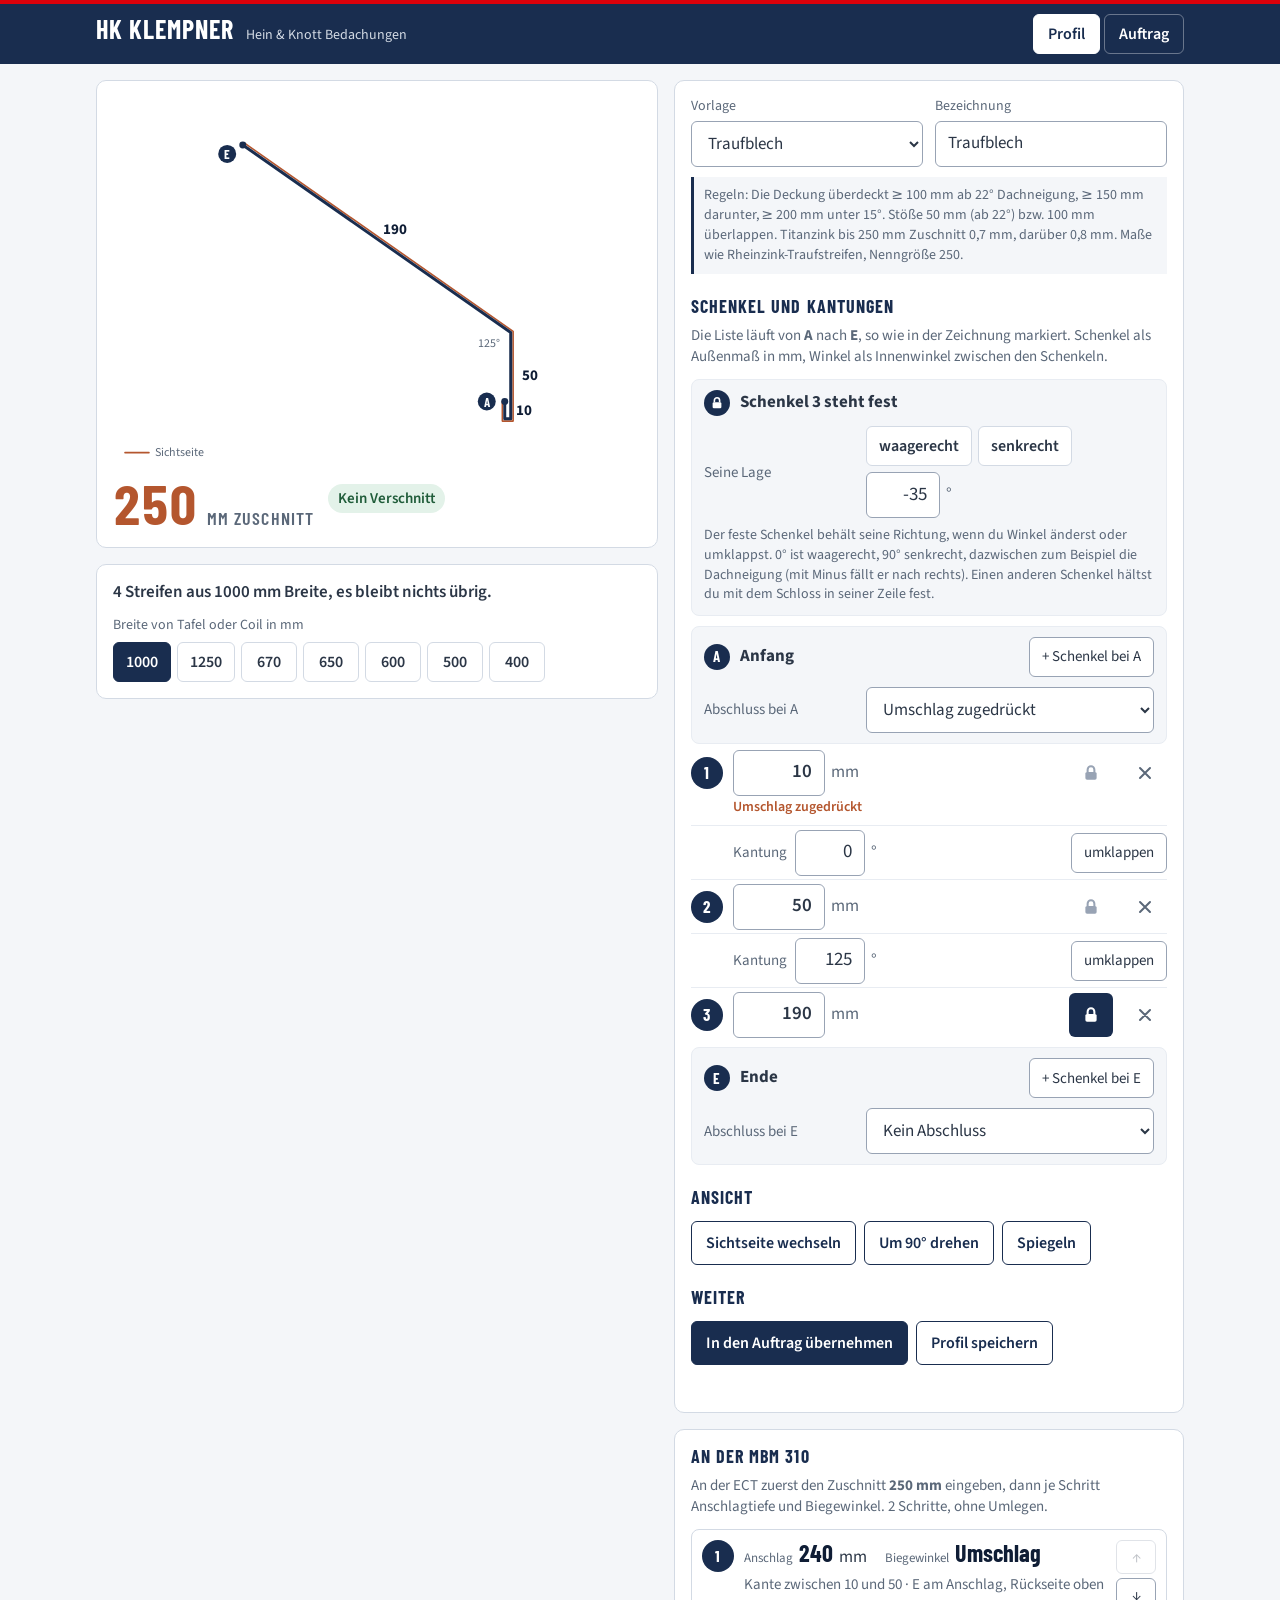
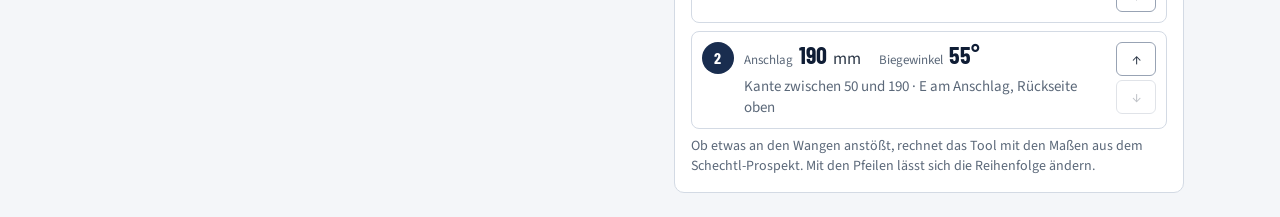
==== commit b60f9274: "Vorlagen nach Recherche zu Standardprofilen Traufblech, Rinneneinhang, Lüftungsblech, Wandanschluss " ====
--- a/index.html
+++ b/index.html
@@ -77,7 +77,7 @@
 
       <section class="karte breite" aria-label="Verschnitt in der Breite">
         <p class="verschnitt" id="verschnitt"></p>
-        <p class="tipp" id="tipp" hidden></p>
+        <div class="tipp" id="tipp" hidden></div>
         <fieldset class="breiten">
           <legend>Breite von Tafel oder Coil in mm</legend>
           <div id="breiten"></div>
@@ -97,6 +97,7 @@
           <input id="name" type="text" autocomplete="off">
         </label>
       </div>
+      <p class="hilfe regel" id="vorlage-regel" hidden></p>
 
       <h2>Schenkel und Kantungen</h2>
       <p class="hilfe">Die Liste läuft von <b>A</b> nach <b>E</b>, so wie in der Zeichnung markiert.
--- a/css/hk.css
+++ b/css/hk.css
@@ -157,6 +157,15 @@
   margin: 8px 0 0; padding: 10px 12px; border-radius: 6px;
   background: var(--hk-ziegel-100); color: var(--hk-neutral-800); font-size: 16px;
 }
+.tipp p { margin: 0 0 4px; }
+/* Änderung am Zuschnitt in einer Spalte, damit Minus und Plus untereinander stehen */
+.aufgehen { margin: 0; padding: 0; list-style: none; }
+.aufgehen li { display: flex; flex-wrap: wrap; align-items: baseline; gap: 2px 10px; padding: 2px 0; }
+.aufgehen b { min-width: 76px; font-size: 18px; font-variant-numeric: tabular-nums; color: var(--hk-navy-900); }
+.aufgehen em {
+  padding: 1px 8px; border-radius: 999px; background: var(--hk-erfolg-100);
+  color: #1F5C39; font-size: 13px; font-style: normal; font-weight: 600;
+}
 
 .breiten { border: 0; margin: 14px 0 0; padding: 0; min-width: 0; }
 .breiten legend { padding: 0; margin-bottom: 6px; font-size: 14px; color: var(--hk-neutral-600); }
@@ -211,6 +220,12 @@
 .lage .feld input { width: 74px; font-weight: 400; }
 .lage .feld .einheit { min-width: 0; }
 .hilfe.klein { margin: 8px 0 0; font-size: 14px; }
+/* Grenzwerte zur gewählten Vorlage */
+.hilfe.regel {
+  margin: 10px 0 0; padding: 8px 10px; border-left: 3px solid var(--hk-navy-700);
+  background: var(--hk-neutral-50); font-size: 14px; line-height: 1.45;
+}
+.hilfe.regel[hidden] { display: none; }
 
 .schenkel, .kantung { display: flex; align-items: center; gap: 10px; min-height: 54px; }
 .kantung { padding-left: 42px; }
@@ -463,18 +478,25 @@
 }
 .druck .d-summe { margin-top: 6mm; padding: 2.5mm 3mm; border-top: 0.75pt solid var(--hk-navy-700); background: var(--hk-neutral-50); }
 
-/* Profilseiten: Karten paarweise in Reihen, Inhaltshöhe der Seite 272 mm */
+/* Profilseiten: je Profil ein Streifen über die ganze Breite, Inhaltshöhe der Seite 272 mm */
 .d-seitenkopf {
   display: flex; align-items: baseline; justify-content: space-between; gap: 4mm;
   padding: 2.5mm 0 2mm; border-bottom: 0.5pt solid var(--hk-neutral-100); font-size: 8.5pt; color: var(--hk-neutral-600);
 }
 .d-seitenkopf b { font: 700 11pt/1.2 var(--schrift-kopf); letter-spacing: 0.06em; text-transform: uppercase; color: var(--hk-navy-700); }
-/* Je Reihe zwei Karten, gleich hoch. Eine Reihe bleibt auf einer Seite. */
-.d-reihe { display: grid; grid-template-columns: 1fr 1fr; gap: 6mm; margin-top: 5mm; break-inside: avoid; }
-.d-seitenkopf + .d-reihe { margin-top: 4mm; }
+.d-sicht { display: inline-flex; align-items: center; gap: 1.5mm; }
+.d-sicht i { display: inline-block; width: 6mm; border-top: 1pt solid var(--hk-ziegel-500); }
+/* Links die Zeichnung (Breite passt zu PROFIL in js/druck.js), rechts die Angaben. Ein Streifen bleibt auf einer Seite. */
 .d-profil {
-  display: flex; flex-direction: column; min-width: 0; padding: 3mm;
-  border: 0.5pt solid var(--hk-neutral-200); border-radius: 1.5mm; break-inside: avoid;
+  display: grid; grid-template-columns: 90mm minmax(0, 1fr); gap: 0 3mm;
+  margin-top: 3mm; padding: 2.2mm 3mm; border: 0.5pt solid var(--hk-neutral-200); border-radius: 1.5mm; break-inside: avoid;
+}
+/* Die Zeichnung steht mittig im freien Platz, die Maße in Worten darunter */
+.d-p-bild { display: flex; flex-direction: column; min-width: 0; }
+.d-p-bild .d-schnitt { margin: auto 0; }
+.d-p-text {
+  display: flex; flex-direction: column; align-self: stretch; min-width: 0;
+  padding-left: 3.5mm; border-left: 0.5pt solid var(--hk-neutral-100);
 }
 .d-p-kopf { display: flex; align-items: center; gap: 2.5mm; }
 .d-nr {
@@ -483,23 +505,26 @@
 }
 .d-p-kopf strong { flex: 1 1 auto; min-width: 0; overflow: hidden; text-overflow: ellipsis; white-space: nowrap; font-size: 10pt; }
 .d-haken { display: inline-flex; align-items: center; gap: 1.5mm; flex: none; font-size: 8pt; color: var(--hk-neutral-600); }
-.d-schnitt { margin: 2mm 0; }
-.d-p-zahlen { display: grid; grid-template-columns: auto 1fr; gap: 4mm; padding-top: 2mm; border-top: 0.5pt solid var(--hk-neutral-100); }
-.d-p-zahlen .d-val + .d-lbl { margin-top: 1.2mm; }
-.d-z { font: 800 22pt/1 var(--schrift-kopf); color: var(--hk-ziegel-500); margin-top: 0.8mm; }
+.d-p-zahlen {
+  display: grid; grid-template-columns: auto minmax(0, 1fr); align-items: end; gap: 5mm;
+  margin-top: 1.5mm; padding-top: 1.5mm; border-top: 0.5pt solid var(--hk-neutral-100);
+}
+.d-angaben { display: grid; grid-template-columns: auto minmax(0, 1fr); align-items: baseline; gap: 0.4mm 2mm; line-height: 1.3; }
+.d-z { font: 800 21pt/1 var(--schrift-kopf); color: var(--hk-ziegel-500); margin-top: 0.8mm; }
 .d-z small { margin-left: 0.8mm; font-size: 11pt; font-weight: 700; }
-.d-folge { margin-top: 2mm; padding-top: 2mm; border-top: 0.5pt solid var(--hk-neutral-100); font-size: 8.5pt; }
-.d-kf { margin-top: auto; padding-top: 2mm; }
-.d-kf-tab { width: 100%; margin-top: 1mm; border-collapse: collapse; font-size: 7.5pt; font-variant-numeric: tabular-nums; }
+.d-folge { margin-top: 1mm; padding-top: 1.2mm; border-top: 0.5pt solid var(--hk-neutral-100); font-size: 8.5pt; line-height: 1.35; }
+.d-folge .d-lbl { margin-right: 1.5mm; }
+.d-kf { margin-top: 2mm; }
+.d-kf-tab { width: 100%; margin-top: 0.8mm; border-collapse: collapse; font-size: 7.5pt; line-height: 1.25; font-variant-numeric: tabular-nums; }
 .d-kf-tab th {
   padding: 0.6mm 1mm; text-align: left; border-bottom: 0.75pt solid var(--hk-navy-700);
   font: 700 6.5pt/1.2 var(--schrift-kopf); letter-spacing: 0.06em; text-transform: uppercase; color: var(--hk-navy-700);
 }
-.d-kf-tab td { padding: 0.5mm 1mm; border-bottom: 0.5pt solid var(--hk-neutral-100); vertical-align: top; white-space: nowrap; }
+.d-kf-tab td { padding: 0.4mm 1mm; border-bottom: 0.5pt solid var(--hk-neutral-100); vertical-align: top; white-space: nowrap; }
 .d-kf-tab .r { text-align: right; white-space: nowrap; }
 .d-kf-tab b { font-size: 8.5pt; color: var(--hk-navy-900); }
 .d-kf-nr { font-weight: 700; color: var(--hk-navy-700); }
-.d-kf-um td, .d-kf-hinweis td { padding: 0.3mm 1mm 0.6mm; white-space: normal; font-size: 7pt; }
+.d-kf-um td, .d-kf-hinweis td { padding: 0.2mm 1mm 0.4mm; white-space: normal; font-size: 7pt; }
 .d-kf-um td { border-bottom: 0; color: var(--hk-ziegel-500); }
 .d-kf-hinweis td { color: #6B4406; font-weight: 600; }
 .d-kf-hinweis.stoesst td, .d-kf-hinweis.geht-nicht td { color: var(--hk-fehler-600); }
